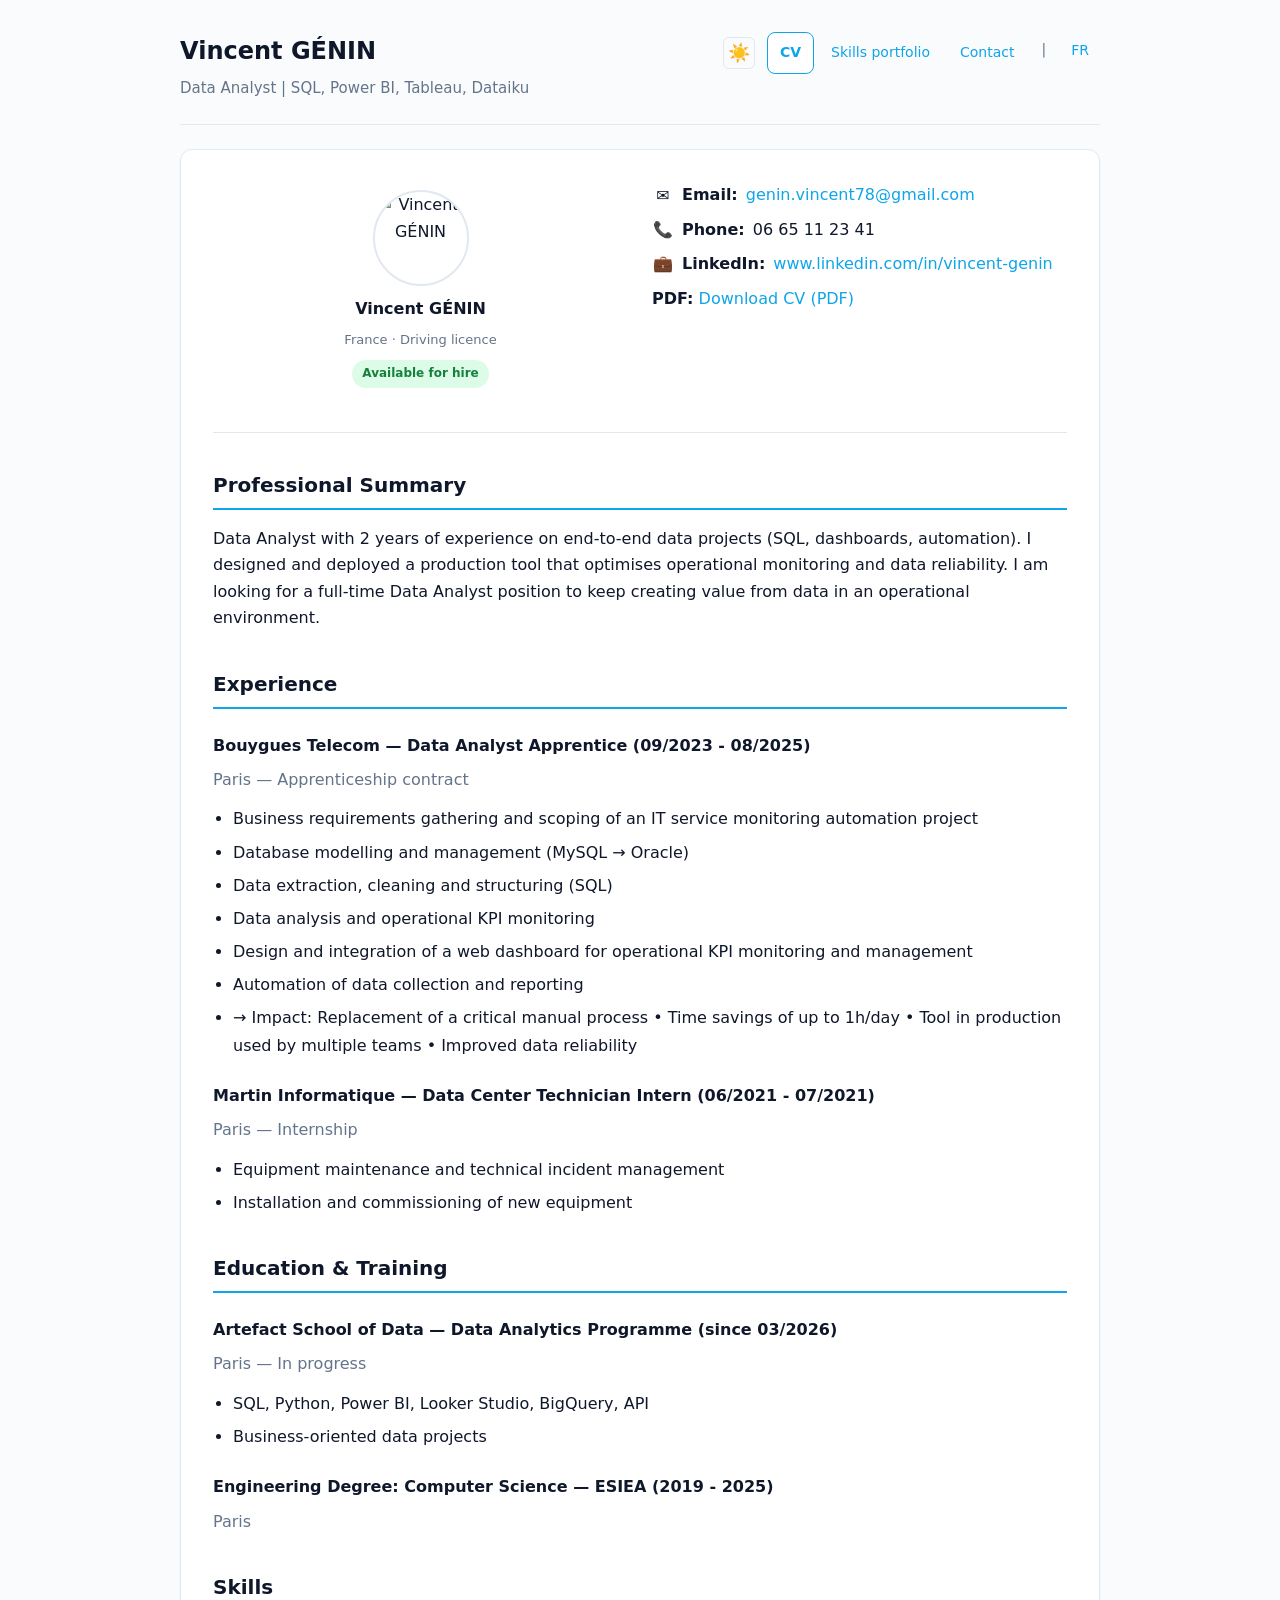
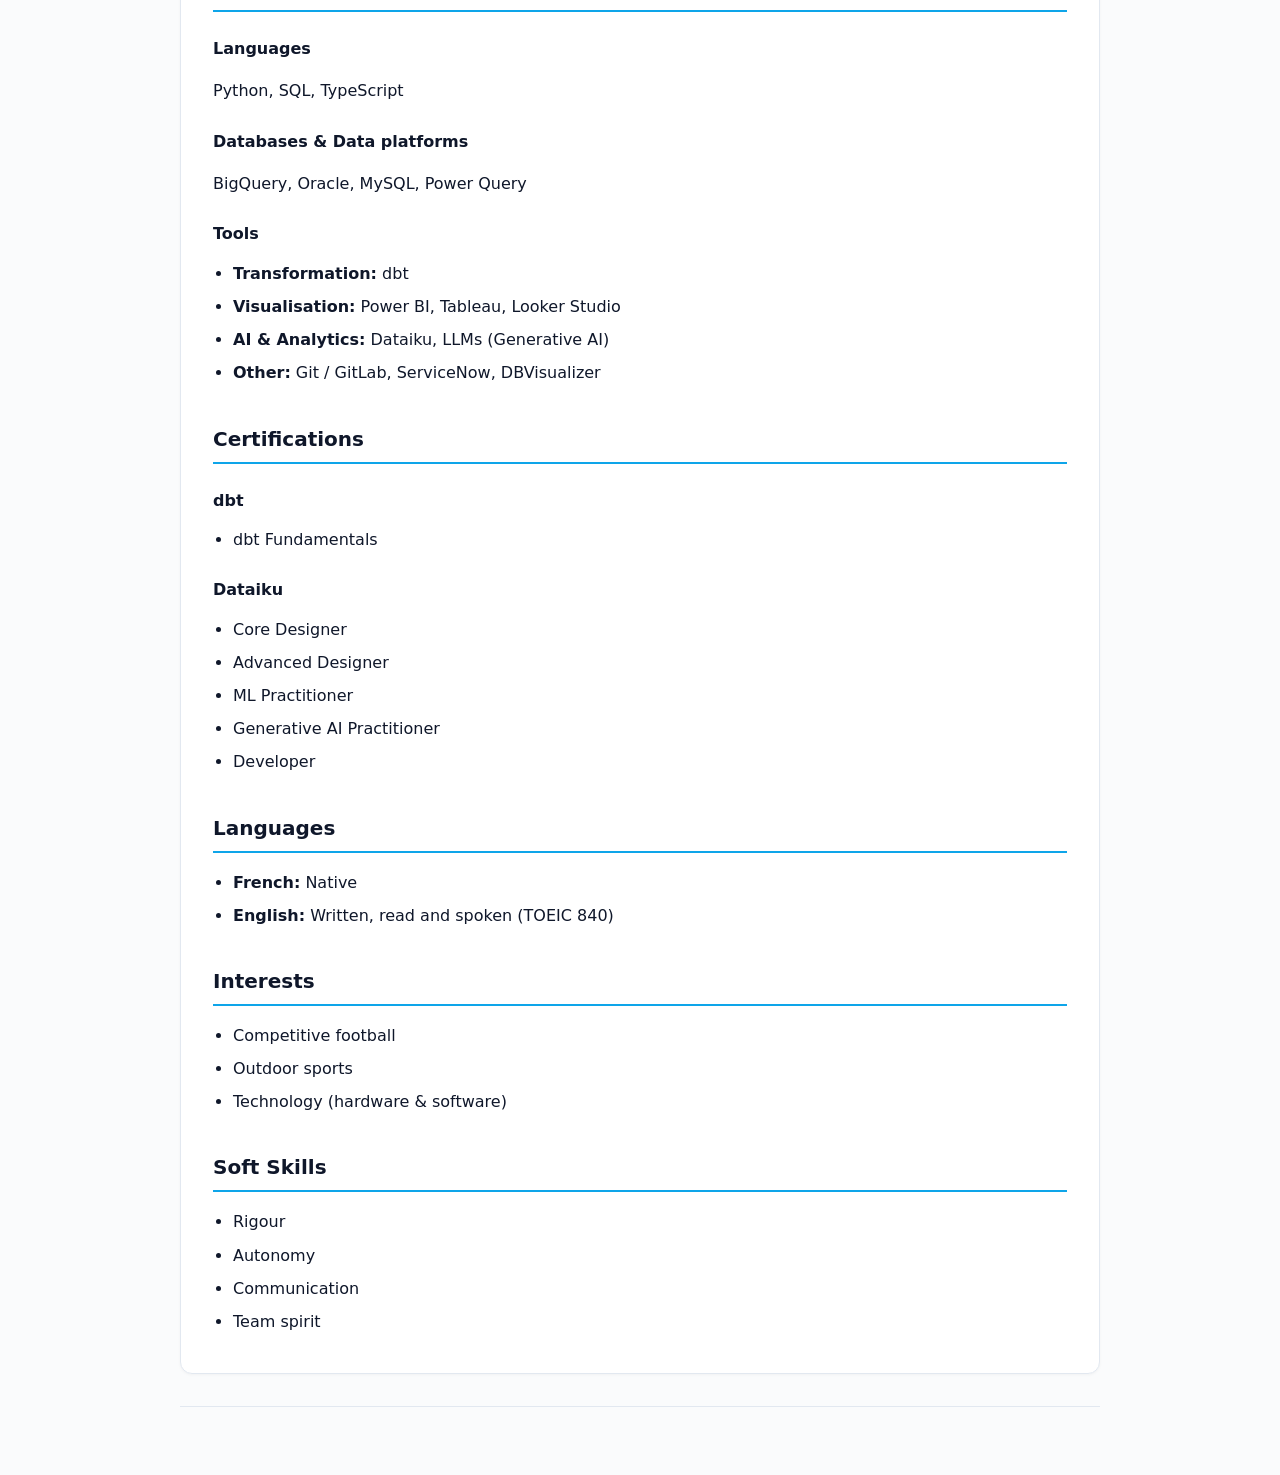
==== en/cv/index.html @ 770cd8b9 "refactor: URLs sans .html — structure en dossiers index.html" ====
<!doctype html>
<html lang="en">
  <head>
    <meta charset="UTF-8" />
    <meta name="viewport" content="width=device-width, initial-scale=1.0" />
    <title>Vincent GÉNIN – Data Analyst | CV</title>
    <link rel="icon" href="../../assets/favicon.svg" type="image/svg+xml" />
    <meta name="description" content="CV of Vincent GÉNIN, Data Analyst with 2 years of experience. SQL, Power BI, Tableau, Dataiku, dbt. Dataiku certified x5. Open to full-time positions." />
    <meta property="og:type" content="website" />
    <meta property="og:title" content="Vincent GÉNIN – Data Analyst" />
    <meta property="og:description" content="Data Analyst with 2 years of end-to-end data project experience. SQL, Power BI, Tableau, Dataiku, dbt." />
    <meta property="og:image" content="https://vinzgnn.github.io/Vincent-GENIN-Portfolio/assets/profile.jpg" />
    <meta property="og:url" content="https://vinzgnn.github.io/Vincent-GENIN-Portfolio/en/cv.html" />
    <meta name="twitter:card" content="summary_large_image" />
    <link rel="stylesheet" href="../../assets/styles.css" />
    <script type="module" src="../../assets/icons.js"></script>
    <script src="../../assets/site.js" defer></script>
  </head>
  <body>
    <button class="back-to-top" id="back-to-top" aria-label="Back to top">
      <span>↑</span>
    </button>
    <main class="container">
      <header class="site-header">
        <div class="header-left">
          <h1 class="site-title">Vincent GÉNIN</h1>
          <p class="site-subtitle muted">Data Analyst | SQL, Power BI, Tableau, Dataiku</p>
        </div>
        <div class="header-right">
          <button class="theme-toggle" id="theme-toggle" aria-label="Toggle dark mode">
            <span class="icon-sun">☀️</span>
            <span class="icon-moon" style="display:none;">🌙</span>
          </button>
          <nav class="nav" aria-label="Navigation">
            <a href="../cv/" aria-current="page">CV</a>
            <a href="../skills/"><span class="nav-full">Skills portfolio</span><span class="nav-short">Skills</span></a>
            <a href="../contact/">Contact</a>
            <span class="lang-switch muted">|</span>
            <a href="../../fr/cv/" class="lang-switch">FR</a>
          </nav>
        </div>
      </header>

      <section class="card">
        <div class="split">
          <div class="profile-block">
            <img src="../../assets/profile.jpg" alt="Vincent GÉNIN" class="profile-img" />
            <div class="profile-name">Vincent GÉNIN</div>
            <div class="profile-meta muted">France · Driving licence</div>
            <div class="availability-badge">Available for hire</div>
          </div>
          <div>
            <div class="contact-item">
              <span class="icon">✉️</span>
              <strong>Email:</strong> <a href="mailto:genin.vincent78@gmail.com">genin.vincent78@gmail.com</a>
            </div>
            <div class="contact-item">
              <span class="icon">📞</span>
              <strong>Phone:</strong> 06 65 11 23 41
            </div>
            <div class="contact-item">
              <span class="icon">💼</span>
              <strong>LinkedIn:</strong> <a href="https://www.linkedin.com/in/vincent-genin" target="_blank" rel="noreferrer">www.linkedin.com/in/vincent-genin</a>
            </div>
            <div class="pdf-link"><strong>PDF:</strong> <a href="../../assets/cv-fr.pdf" target="_blank" rel="noreferrer">Download CV (PDF)</a></div>
          </div>
        </div>

        <hr />

        <h2>Professional Summary</h2>
        <p>
          Data Analyst with 2 years of experience on end-to-end data projects (SQL, dashboards, automation). I designed and deployed a production tool that optimises operational monitoring and data reliability. I am looking for a full-time Data Analyst position to keep creating value from data in an operational environment.
        </p>

        <h2>Experience</h2>
        <h3>Bouygues Telecom — Data Analyst Apprentice (09/2023 - 08/2025)</h3>
        <div class="muted">Paris — Apprenticeship contract</div>
        <ul>
          <li>Business requirements gathering and scoping of an IT service monitoring automation project</li>
          <li>Database modelling and management (MySQL → Oracle)</li>
          <li>Data extraction, cleaning and structuring (SQL)</li>
          <li>Data analysis and operational KPI monitoring</li>
          <li>Design and integration of a web dashboard for operational KPI monitoring and management</li>
          <li>Automation of data collection and reporting</li>
          <li>→ Impact: Replacement of a critical manual process • Time savings of up to 1h/day • Tool in production used by multiple teams • Improved data reliability</li>
        </ul>

        <h3>Martin Informatique — Data Center Technician Intern (06/2021 - 07/2021)</h3>
        <div class="muted">Paris — Internship</div>
        <ul>
          <li>Equipment maintenance and technical incident management</li>
          <li>Installation and commissioning of new equipment</li>
        </ul>

        <h2>Education &amp; Training</h2>
        <h3>Artefact School of Data — Data Analytics Programme (since 03/2026)</h3>
        <div class="muted">Paris — In progress</div>
        <ul>
          <li>SQL, Python, Power BI, Looker Studio, BigQuery, API</li>
          <li>Business-oriented data projects</li>
        </ul>
        <h3>Engineering Degree: Computer Science — ESIEA (2019 - 2025)</h3>
        <div class="muted">Paris</div>

        <h2>Skills</h2>
        <h3>Languages</h3>
        <p>Python, SQL, TypeScript</p>
        <h3>Databases &amp; Data platforms</h3>
        <p>BigQuery, Oracle, MySQL, Power Query</p>
        <h3>Tools</h3>
        <ul>
          <li><strong>Transformation:</strong> dbt</li>
          <li><strong>Visualisation:</strong> Power BI, Tableau, Looker Studio</li>
          <li><strong>AI &amp; Analytics:</strong> Dataiku, LLMs (Generative AI)</li>
          <li><strong>Other:</strong> Git / GitLab, ServiceNow, DBVisualizer</li>
        </ul>

        <h2>Certifications</h2>
        <h3>dbt</h3>
        <ul>
          <li>dbt Fundamentals</li>
        </ul>
        <h3>Dataiku</h3>
        <ul>
          <li>Core Designer</li>
          <li>Advanced Designer</li>
          <li>ML Practitioner</li>
          <li>Generative AI Practitioner</li>
          <li>Developer</li>
        </ul>

        <h2>Languages</h2>
        <ul>
          <li><strong>French:</strong> Native</li>
          <li><strong>English:</strong> Written, read and spoken (TOEIC 840)</li>
        </ul>

        <h2>Interests</h2>
        <ul>
          <li>Competitive football</li>
          <li>Outdoor sports</li>
          <li>Technology (hardware &amp; software)</li>
        </ul>

        <h2>Soft Skills</h2>
        <ul>
          <li>Rigour</li>
          <li>Autonomy</li>
          <li>Communication</li>
          <li>Team spirit</li>
        </ul>
      </section>

      <footer class="footer">
      </footer>
    </main>
  </body>
</html>
---- assets/styles.css ----
:root {
  --bg: #fafbfc;
  --text: #0f172a;
  --muted: #64748b;
  --border: #e2e8f0;
  --card: #ffffff;
  --link: #0ea5e9;
  --button-bg: #0ea5e9;
  --button-text: #ffffff;
  --focus: #0ea5e9;
  --accent: #0ea5e9;
  --subtle: #f1f5f9;
  --max: 960px;
  --radius: 12px;
  --transition: 0.2s ease;
}

[data-theme="dark"] {
  --bg: #0f172a;
  --text: #f1f5f9;
  --muted: #94a3b8;
  --border: #334155;
  --card: #1e293b;
  --link: #38bdf8;
  --button-bg: #38bdf8;
  --button-text: #0f172a;
  --focus: #38bdf8;
  --accent: #38bdf8;
  --subtle: #1e293b;
}

* {
  box-sizing: border-box;
}

html,
body {
  margin: 0;
  padding: 0;
  background: var(--bg);
  color: var(--text);
  font-family: ui-sans-serif, system-ui, -apple-system, Segoe UI, Roboto, Helvetica, Arial,
    "Apple Color Emoji", "Segoe UI Emoji";
  line-height: 1.65;
  font-size: 16px;
  -webkit-font-smoothing: antialiased;
  -moz-osx-font-smoothing: grayscale;
}

a {
  color: var(--link);
  text-decoration: none;
  transition: color var(--transition);
}

a:hover {
  color: #0284c7;
}

a:focus,
button:focus {
  outline: 2px solid var(--focus);
  outline-offset: 2px;
  border-radius: 4px;
}

.container {
  max-width: var(--max);
  margin: 0 auto;
  padding: 32px 20px 48px;
}

.site-header {
  display: flex;
  align-items: baseline;
  justify-content: space-between;
  gap: 16px;
  flex-wrap: wrap;
  padding-bottom: 24px;
  border-bottom: 1px solid var(--border);
}

.theme-toggle {
  background: transparent;
  border: 1px solid var(--border);
  border-radius: 6px;
  padding: 4px;
  cursor: pointer;
  font-size: 18px;
  color: var(--text);
  transition: all var(--transition);
}

.theme-toggle:hover {
  background: var(--subtle);
}

.header-left {
  display: flex;
  flex-direction: column;
  gap: 4px;
}

.site-subtitle {
  margin: 0;
  font-size: 15px;
}

.site-title {
  font-size: 24px;
  font-weight: 600;
  margin: 0;
  color: var(--text);
}

.nav {
  display: flex;
  gap: 4px;
  flex-wrap: wrap;
}

.nav a {
  text-decoration: none;
  padding: 8px 12px;
  border-radius: 8px;
  border: 1px solid transparent;
  font-size: 14px;
  font-weight: 500;
  transition: all var(--transition);
}

.nav a:hover {
  background: var(--subtle);
  color: var(--text);
}

.nav a[aria-current="page"] {
  border-color: var(--accent);
  background: var(--card);
  color: var(--accent);
  font-weight: 600;
}

.muted {
  color: var(--muted);
  font-weight: 400;
}

.card {
  border: 1px solid var(--border);
  border-radius: var(--radius);
  padding: 32px;
  margin-top: 24px;
  background: var(--card);
  box-shadow: 0 1px 3px rgba(0, 0, 0, 0.04);
  transition: box-shadow var(--transition), transform var(--transition);
  opacity: 0;
  animation: fadeInUp 0.6s ease forwards;
}

.card:hover {
  box-shadow: 0 4px 12px rgba(0, 0, 0, 0.06);
  transform: translateY(-2px);
}

@keyframes fadeInUp {
  from {
    opacity: 0;
    transform: translateY(20px);
  }
  to {
    opacity: 1;
    transform: translateY(0);
  }
}

.button {
  display: inline-block;
  margin-top: 12px;
  padding: 12px 20px;
  border-radius: 8px;
  background: var(--button-bg);
  color: var(--button-text);
  text-decoration: none;
  font-weight: 500;
  font-size: 15px;
  transition: all var(--transition);
}

.button:hover {
  background: #0284c7;
  transform: translateY(-1px);
  box-shadow: 0 2px 8px rgba(14, 165, 233, 0.3);
}

.split {
  display: grid;
  grid-template-columns: 1fr;
  gap: 24px;
}

@media (min-width: 820px) {
  .split {
    grid-template-columns: 1fr 1fr;
  }
}

h2 {
  font-size: 20px;
  font-weight: 700;
  margin: 36px 0 16px;
  color: var(--text);
  border-bottom: 2px solid var(--accent);
  padding-bottom: 6px;
}

h3 {
  font-size: 16px;
  font-weight: 600;
  margin: 24px 0 8px;
  color: var(--text);
}

ul {
  margin: 12px 0 0;
  padding-left: 20px;
  line-height: 1.7;
}

ul li {
  margin-bottom: 6px;
}

hr {
  border: 0;
  border-top: 1px solid var(--border);
  margin: 36px 0;
}

.footer {
  margin-top: 32px;
  padding-top: 20px;
  border-top: 1px solid var(--border);
  text-align: center;
}

.lang-switch {
  font-size: 14px !important;
  padding: 6px 10px !important;
}

.contact-item {
  display: flex;
  align-items: center;
  gap: 8px;
  margin-bottom: 8px;
}

.icon {
  font-size: 16px;
  min-width: 22px;
  flex-shrink: 0;
  text-align: center;
  line-height: 1;
}

.contact-item:hover .icon {
  color: var(--accent);
}

.profile-block {
  display: flex;
  flex-direction: column;
  align-items: center;
  text-align: center;
  gap: 6px;
  padding: 8px 0;
}

.profile-img {
  width: 96px;
  height: 96px;
  border-radius: 50%;
  object-fit: cover;
  border: 2px solid var(--border);
  margin-bottom: 4px;
}

.profile-name {
  font-weight: 700;
  font-size: 16px;
  color: var(--text);
}

.profile-meta {
  font-size: 13px;
}

.availability-badge {
  margin-top: 4px;
  display: inline-block;
  background: #dcfce7;
  color: #15803d;
  font-size: 12px;
  font-weight: 600;
  padding: 4px 10px;
  border-radius: 20px;
}

[data-theme="dark"] .availability-badge {
  background: #14532d;
  color: #86efac;
}

.pdf-link {
  margin-top: 8px;
}

.pdf-link a {
  font-weight: 500;
  color: var(--accent);
}

.header-right {
  display: flex;
  align-items: center;
  gap: 12px;
  flex-wrap: wrap;
}

.back-to-top {
  position: fixed;
  bottom: 20px;
  right: 20px;
  background: var(--accent);
  color: var(--button-text);
  border: none;
  border-radius: 50%;
  width: 48px;
  height: 48px;
  display: flex;
  align-items: center;
  justify-content: center;
  cursor: pointer;
  opacity: 0;
  visibility: hidden;
  transition: all var(--transition);
  z-index: 1000;
}

.back-to-top.visible {
  opacity: 1;
  visibility: visible;
}

.filter-group {
  display: flex;
  gap: 8px;
  margin-bottom: 20px;
  flex-wrap: wrap;
}

.filter-btn {
  padding: 6px 12px;
  border: 1px solid var(--border);
  border-radius: 6px;
  background: var(--card);
  color: var(--text);
  cursor: pointer;
  font-size: 14px;
  transition: all var(--transition);
}

.filter-btn:hover {
  background: var(--subtle);
}

.filter-btn.active {
  background: var(--accent);
  color: var(--button-text);
  border-color: var(--accent);
}

.projects-grid {
  display: grid;
  grid-template-columns: repeat(auto-fit, minmax(320px, 1fr));
  gap: 20px;
  margin-top: 24px;
}

.project-card {
  border: 1px solid var(--border);
  border-radius: var(--radius);
  padding: 20px;
  background: var(--card);
  transition: all var(--transition);
  opacity: 0;
  animation: fadeInUp 0.6s ease forwards;
}

.project-card:hover {
  transform: translateY(-4px);
  box-shadow: 0 8px 20px rgba(0, 0, 0, 0.08);
}

.project-title {
  font-size: 18px;
  font-weight: 600;
  margin: 0 0 8px;
  color: var(--text);
}

.project-description {
  color: var(--muted);
  line-height: 1.6;
  margin-bottom: 12px;
}

.project-tech {
  display: flex;
  flex-wrap: wrap;
  gap: 6px;
  margin-bottom: 12px;
}

.tech-tag {
  background: var(--subtle);
  color: var(--text);
  padding: 4px 8px;
  border-radius: 4px;
  font-size: 12px;
  font-weight: 500;
}

.project-links {
  display: flex;
  gap: 12px;
  margin-top: 12px;
}

.project-link {
  padding: 8px 12px;
  background: var(--accent);
  color: var(--button-text);
  text-decoration: none;
  border-radius: 6px;
  font-size: 14px;
  font-weight: 500;
  transition: all var(--transition);
}

.project-link:hover {
  background: #0284c7;
  transform: translateY(-1px);
}

.project-image {
  width: 100%;
  height: 180px;
  object-fit: cover;
  border-radius: 6px;
  margin-bottom: 12px;
  background: var(--subtle);
}

.project-card.featured {
  grid-column: 1 / -1;
}

.project-card.featured .project-image {
  width: 100%;
  height: auto;
  object-fit: contain;
  border: 1px solid var(--border);
  cursor: zoom-in;
}

.project-gallery {
  display: flex;
  flex-direction: column;
  gap: 12px;
  margin-top: 12px;
  margin-bottom: 14px;
}

.project-gallery img {
  width: 100%;
  height: auto;
  object-fit: contain;
  border-radius: 6px;
  border: 1px solid var(--border);
  cursor: zoom-in;
  transition: transform var(--transition), box-shadow var(--transition);
}

.project-gallery img:hover {
  transform: scale(1.005);
  box-shadow: 0 4px 12px rgba(0,0,0,0.12);
}

/* Lightbox */
.lightbox-overlay {
  display: none;
  position: fixed;
  inset: 0;
  background: rgba(0,0,0,0.88);
  z-index: 9999;
  align-items: center;
  justify-content: center;
  cursor: zoom-out;
  padding: 20px;
}

.lightbox-overlay.open {
  display: flex;
}

.lightbox-overlay img {
  max-width: 95vw;
  max-height: 92vh;
  border-radius: 8px;
  box-shadow: 0 24px 80px rgba(0,0,0,0.6);
  object-fit: contain;
}

.lightbox-close {
  position: fixed;
  top: 16px;
  right: 20px;
  color: white;
  font-size: 32px;
  cursor: pointer;
  line-height: 1;
  opacity: 0.8;
  background: none;
  border: none;
  padding: 4px 8px;
}

.lightbox-close:hover {
  opacity: 1;
}

.project-impact {
  background: var(--subtle);
  border-left: 3px solid var(--accent);
  padding: 10px 14px;
  border-radius: 0 6px 6px 0;
  font-size: 14px;
  margin: 10px 0 14px;
  color: var(--text);
}

/* Navigation mobile */
.nav-short { display: none; }

@media (max-width: 640px) {
  .nav a {
    padding: 6px 8px;
    font-size: 13px;
  }
  .nav-full { display: none; }
  .nav-short { display: inline; }
  .site-header {
    gap: 8px;
  }
  .header-right {
    gap: 8px;
  }
}

/* Badge période projet */
.project-badge {
  display: inline-block;
  background: var(--subtle);
  color: var(--muted);
  font-size: 12px;
  font-weight: 500;
  padding: 3px 10px;
  border-radius: 20px;
  margin-bottom: 16px;
}

/* Sections structurées (Contexte / Réalisations / Impact) */
.project-section {
  margin-bottom: 16px;
}

.section-label {
  font-size: 11px;
  font-weight: 700;
  text-transform: uppercase;
  letter-spacing: 0.08em;
  color: var(--accent);
  margin: 0 0 6px;
}

.project-section ul {
  margin: 0;
  padding-left: 18px;
}

.project-section ul li {
  margin-bottom: 4px;
  color: var(--muted);
  font-size: 14px;
  line-height: 1.6;
}

.project-section p {
  margin: 0;
  color: var(--muted);
  font-size: 14px;
  line-height: 1.6;
}

.project-divider {
  border: 0;
  border-top: 1px solid var(--border);
  margin: 28px 0;
}

/* Onglets projets */
.tabs-bar {
  display: flex;
  gap: 4px;
  flex-wrap: wrap;
  border-bottom: 2px solid var(--border);
  margin-bottom: 24px;
}

.tab-btn {
  padding: 10px 16px;
  border: none;
  border-bottom: 3px solid transparent;
  background: transparent;
  color: var(--muted);
  font-size: 14px;
  font-weight: 500;
  cursor: pointer;
  margin-bottom: -2px;
  border-radius: 6px 6px 0 0;
  transition: all var(--transition);
}

.tab-btn:hover {
  color: var(--text);
  background: var(--subtle);
}

.tab-btn.active {
  color: var(--text);
  border-bottom-color: var(--text);
  background: transparent;
  font-weight: 600;
}

.tab-content {
  display: none;
}

.tab-content.active {
  display: block;
  animation: fadeInUp 0.3s ease forwards;
}

/* Compteur onglets */
.project-counter {
  font-size: 11px;
  font-weight: 600;
  letter-spacing: 0.1em;
  color: var(--muted);
  text-transform: uppercase;
  margin-bottom: 16px;
}

/* Badge statut projet */
.project-status {
  display: flex;
  align-items: center;
  gap: 6px;
  font-size: 11px;
  font-weight: 700;
  letter-spacing: 0.1em;
  text-transform: uppercase;
  color: var(--muted);
  margin-bottom: 10px;
}

.status-dot {
  width: 8px;
  height: 8px;
  border-radius: 50%;
  background: #22c55e;
  flex-shrink: 0;
}

.status-dot.personal {
  background: var(--accent);
}

/* Layout 2 colonnes */
.project-layout {
  display: grid;
  grid-template-columns: 1fr;
  gap: 28px;
  margin-top: 20px;
}

@media (min-width: 720px) {
  .project-layout {
    grid-template-columns: 1fr 1fr;
  }
}

.project-details {
  display: flex;
  flex-direction: column;
  gap: 20px;
}

.project-media {
  display: flex;
  flex-direction: column;
  gap: 10px;
}

.project-media .project-image {
  margin-bottom: 0;
}

/* Tableau contexte */
.context-table {
  display: flex;
  flex-direction: column;
  gap: 6px;
  margin-top: 8px;
}

.context-row {
  display: flex;
  gap: 12px;
  font-size: 14px;
  line-height: 1.5;
}

.context-key {
  color: var(--muted);
  min-width: 70px;
  flex-shrink: 0;
  font-size: 13px;
}

.context-val {
  color: var(--text);
  font-weight: 500;
}

/* Impact metric cards */
.impact-grid {
  display: flex;
  gap: 10px;
  flex-wrap: wrap;
  margin-top: 8px;
}

.impact-card {
  flex: 1;
  min-width: 90px;
  background: var(--subtle);
  border: 1px solid var(--border);
  border-radius: 8px;
  padding: 12px 14px;
}

.impact-number {
  font-size: 22px;
  font-weight: 700;
  color: var(--text);
  line-height: 1.2;
}

.impact-label {
  font-size: 11px;
  color: var(--muted);
  line-height: 1.4;
  margin-top: 4px;
}

/* Liste avec tirets */
.dash-list {
  list-style: none;
  padding: 0;
  margin: 8px 0 0;
  display: flex;
  flex-direction: column;
  gap: 6px;
}

.dash-list li {
  display: flex;
  gap: 8px;
  font-size: 14px;
  color: var(--muted);
  line-height: 1.6;
}

.dash-list li::before {
  content: "–";
  color: var(--muted);
  flex-shrink: 0;
}

@media print {
  .nav,
  .lang-switch,
  .footer,
  .pdf-link,
  .theme-toggle,
  .back-to-top,
  .profile-img {
    display: none !important;
  }

  .container {
    padding: 0;
  }

  .card {
    border: 0;
    padding: 0;
    box-shadow: none;
    animation: none;
    opacity: 1;
  }

  body {
    background: white;
    color: black;
  }
}
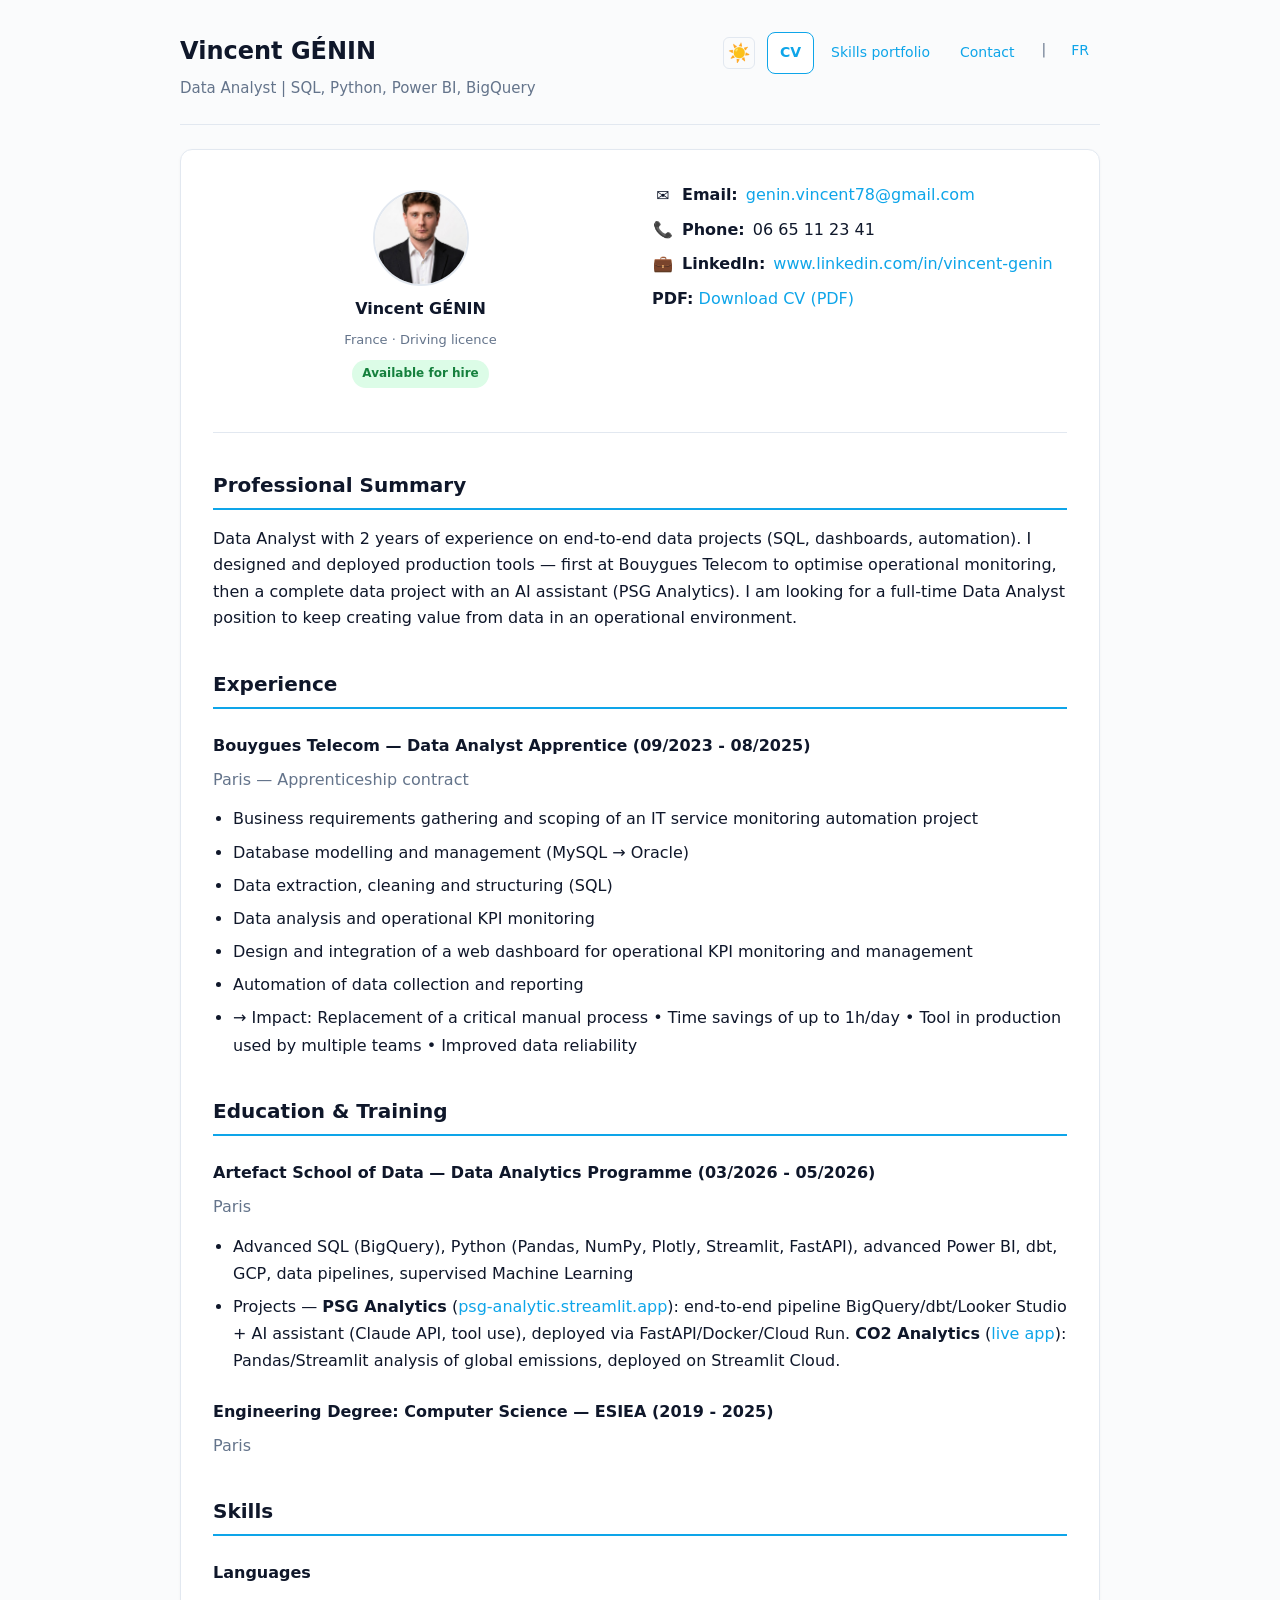
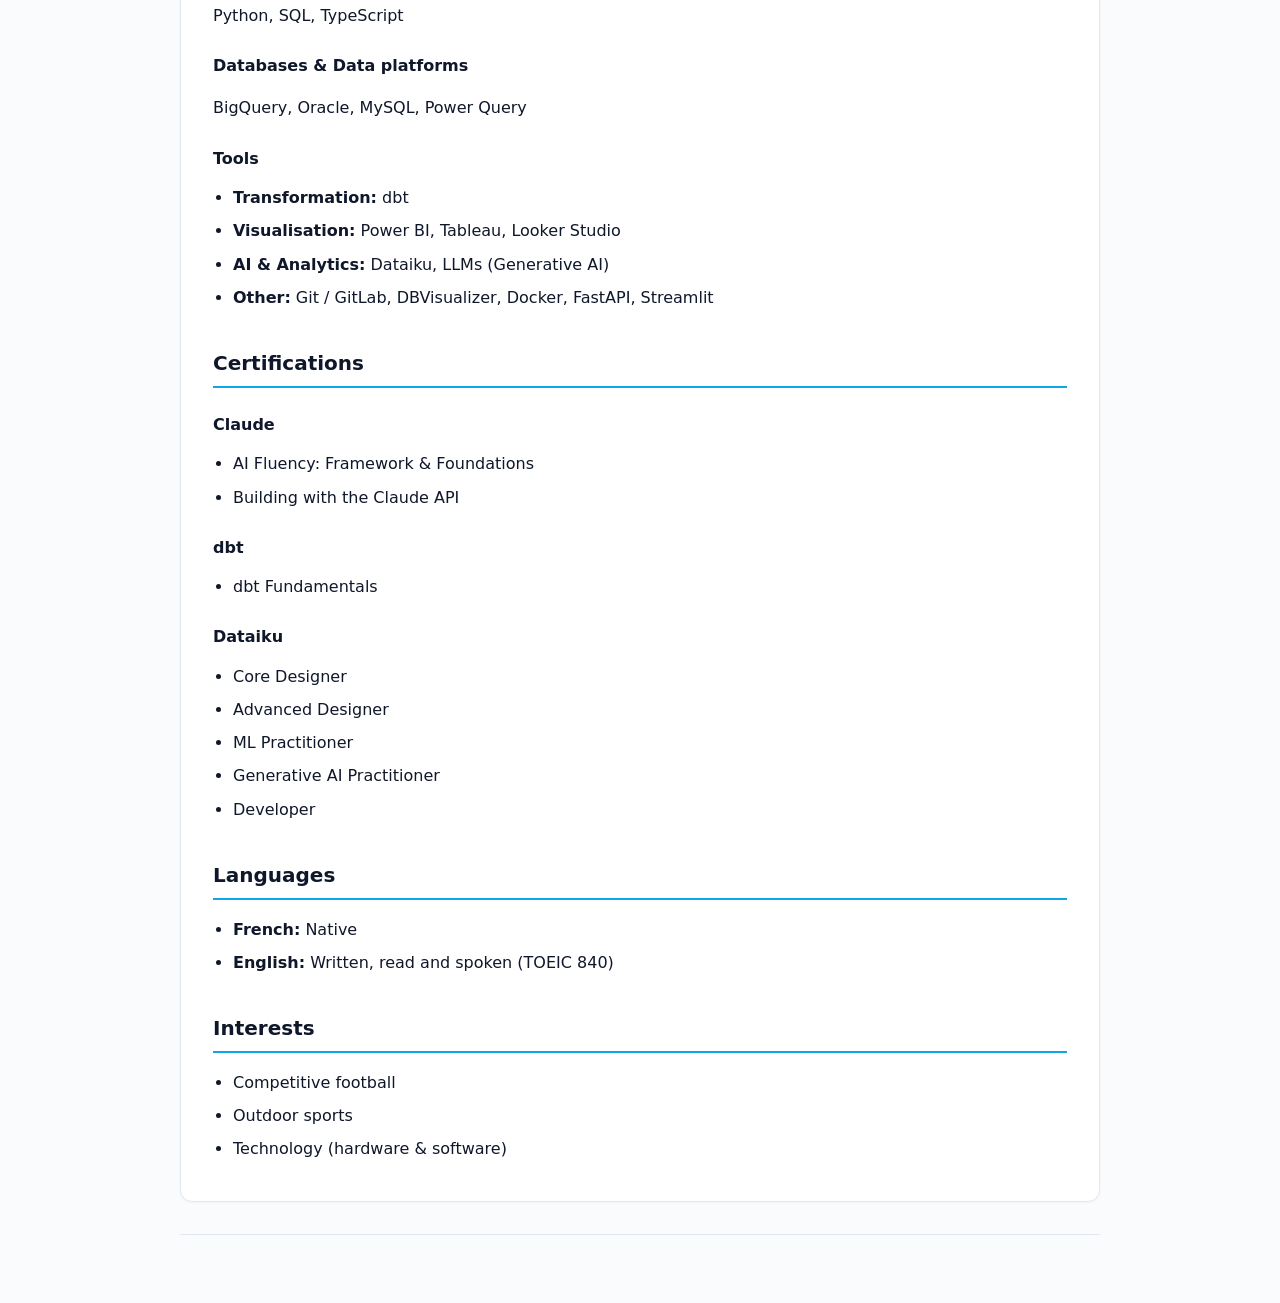
==== commit 7e7d9ef1: "Mise à jour CV : stack, profil, certifs Claude, formation Artefact, suppression stage Martin" ====
--- a/en/cv/index.html
+++ b/en/cv/index.html
@@ -24,7 +24,7 @@
       <header class="site-header">
         <div class="header-left">
           <h1 class="site-title">Vincent GÉNIN</h1>
-          <p class="site-subtitle muted">Data Analyst | SQL, Power BI, Tableau, Dataiku</p>
+          <p class="site-subtitle muted">Data Analyst | SQL, Python, Power BI, BigQuery</p>
         </div>
         <div class="header-right">
           <button class="theme-toggle" id="theme-toggle" aria-label="Toggle dark mode">
@@ -70,7 +70,7 @@
 
         <h2>Professional Summary</h2>
         <p>
-          Data Analyst with 2 years of experience on end-to-end data projects (SQL, dashboards, automation). I designed and deployed a production tool that optimises operational monitoring and data reliability. I am looking for a full-time Data Analyst position to keep creating value from data in an operational environment.
+          Data Analyst with 2 years of experience on end-to-end data projects (SQL, dashboards, automation). I designed and deployed production tools — first at Bouygues Telecom to optimise operational monitoring, then a complete data project with an AI assistant (PSG Analytics). I am looking for a full-time Data Analyst position to keep creating value from data in an operational environment.
         </p>
 
         <h2>Experience</h2>
@@ -86,19 +86,12 @@
           <li>→ Impact: Replacement of a critical manual process • Time savings of up to 1h/day • Tool in production used by multiple teams • Improved data reliability</li>
         </ul>
 
-        <h3>Martin Informatique — Data Center Technician Intern (06/2021 - 07/2021)</h3>
-        <div class="muted">Paris — Internship</div>
+        <h2>Education &amp; Training</h2>
+        <h3>Artefact School of Data — Data Analytics Programme (03/2026 - 05/2026)</h3>
+        <div class="muted">Paris</div>
         <ul>
-          <li>Equipment maintenance and technical incident management</li>
-          <li>Installation and commissioning of new equipment</li>
-        </ul>
-
-        <h2>Education &amp; Training</h2>
-        <h3>Artefact School of Data — Data Analytics Programme (since 03/2026)</h3>
-        <div class="muted">Paris — In progress</div>
-        <ul>
-          <li>SQL, Python, Power BI, Looker Studio, BigQuery, API</li>
-          <li>Business-oriented data projects</li>
+          <li>Advanced SQL (BigQuery), Python (Pandas, NumPy, Plotly, Streamlit, FastAPI), advanced Power BI, dbt, GCP, data pipelines, supervised Machine Learning</li>
+          <li>Projects — <strong>PSG Analytics</strong> (<a href="https://psg-analytic.streamlit.app" target="_blank" rel="noopener">psg-analytic.streamlit.app</a>): end-to-end pipeline BigQuery/dbt/Looker Studio + AI assistant (Claude API, tool use), deployed via FastAPI/Docker/Cloud Run. <strong>CO2 Analytics</strong> (<a href="https://artefact-co2-analytics-vincent-genin.streamlit.app/" target="_blank" rel="noopener">live app</a>): Pandas/Streamlit analysis of global emissions, deployed on Streamlit Cloud.</li>
         </ul>
         <h3>Engineering Degree: Computer Science — ESIEA (2019 - 2025)</h3>
         <div class="muted">Paris</div>
@@ -113,10 +106,15 @@
           <li><strong>Transformation:</strong> dbt</li>
           <li><strong>Visualisation:</strong> Power BI, Tableau, Looker Studio</li>
           <li><strong>AI &amp; Analytics:</strong> Dataiku, LLMs (Generative AI)</li>
-          <li><strong>Other:</strong> Git / GitLab, ServiceNow, DBVisualizer</li>
+          <li><strong>Other:</strong> Git / GitLab, DBVisualizer, Docker, FastAPI, Streamlit</li>
         </ul>
 
         <h2>Certifications</h2>
+        <h3>Claude</h3>
+        <ul>
+          <li>AI Fluency: Framework &amp; Foundations</li>
+          <li>Building with the Claude API</li>
+        </ul>
         <h3>dbt</h3>
         <ul>
           <li>dbt Fundamentals</li>
@@ -143,13 +141,6 @@
           <li>Technology (hardware &amp; software)</li>
         </ul>
 
-        <h2>Soft Skills</h2>
-        <ul>
-          <li>Rigour</li>
-          <li>Autonomy</li>
-          <li>Communication</li>
-          <li>Team spirit</li>
-        </ul>
       </section>
 
       <footer class="footer">
